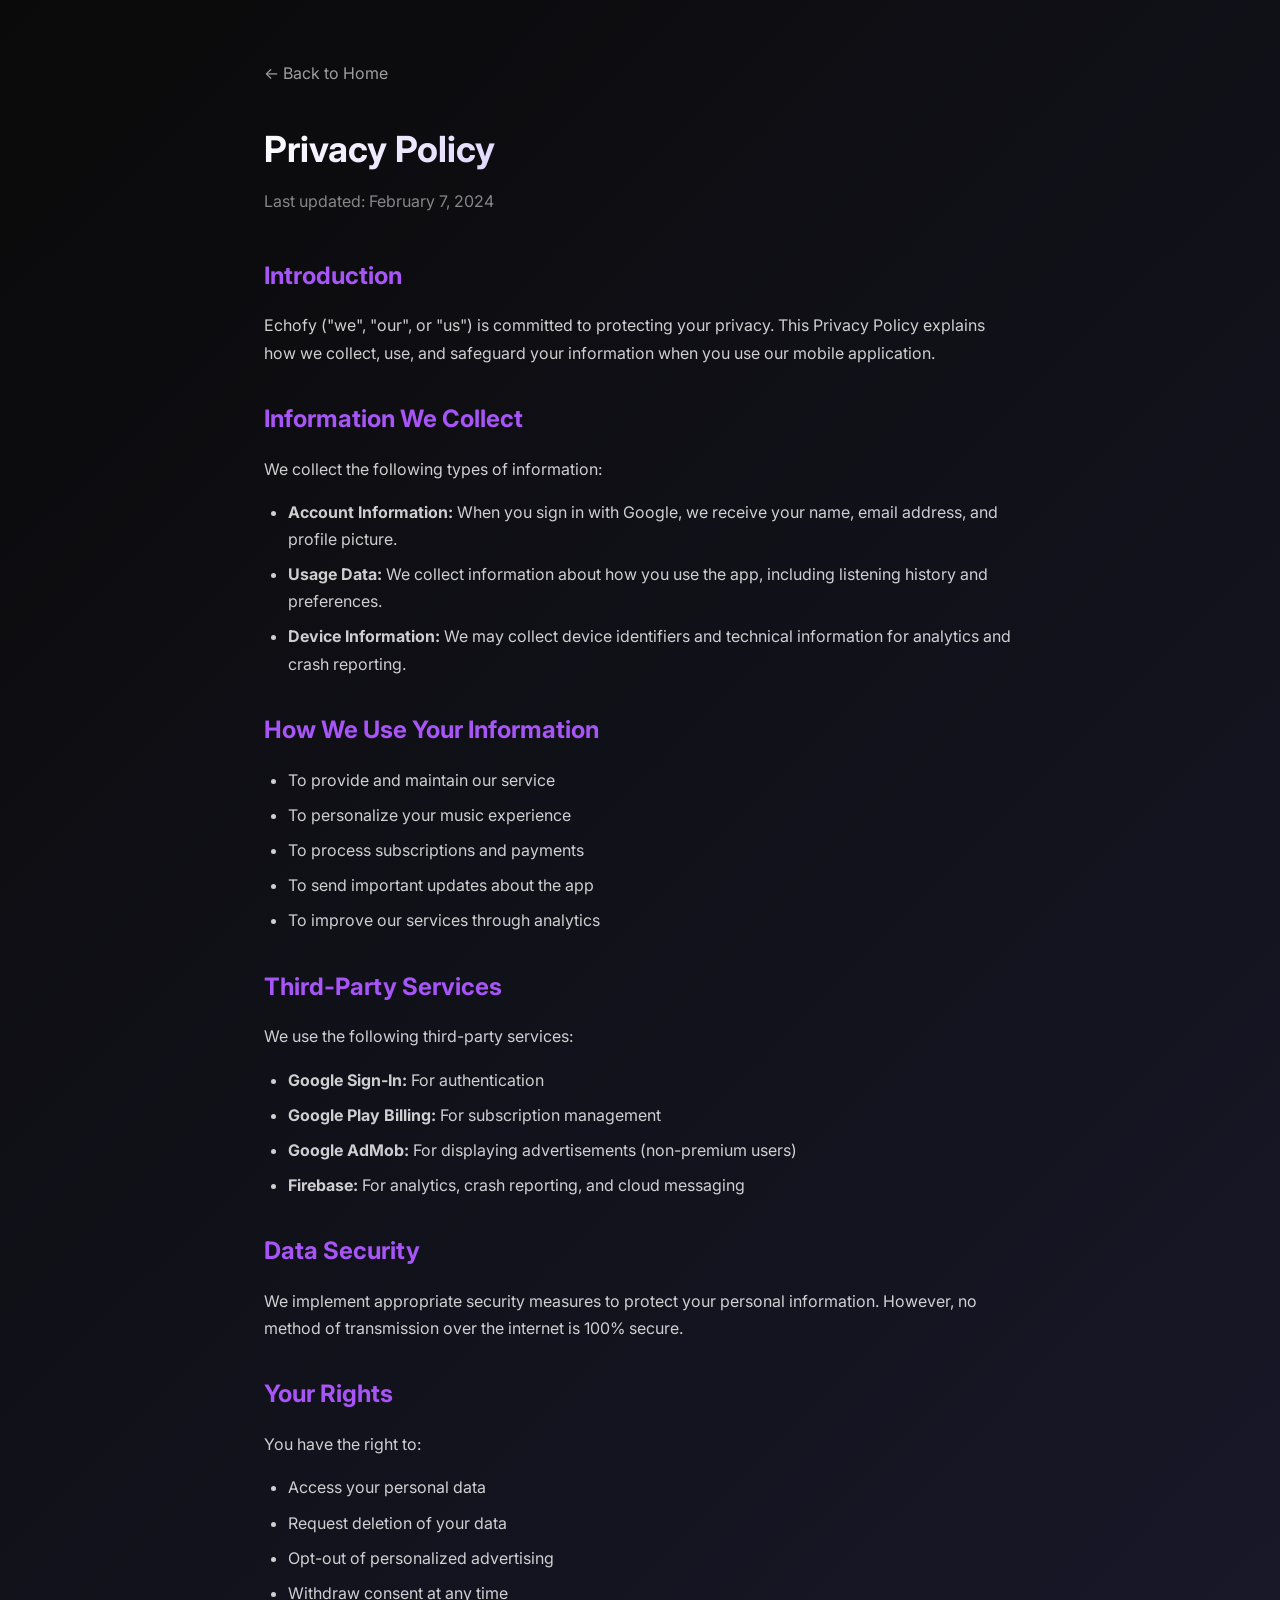
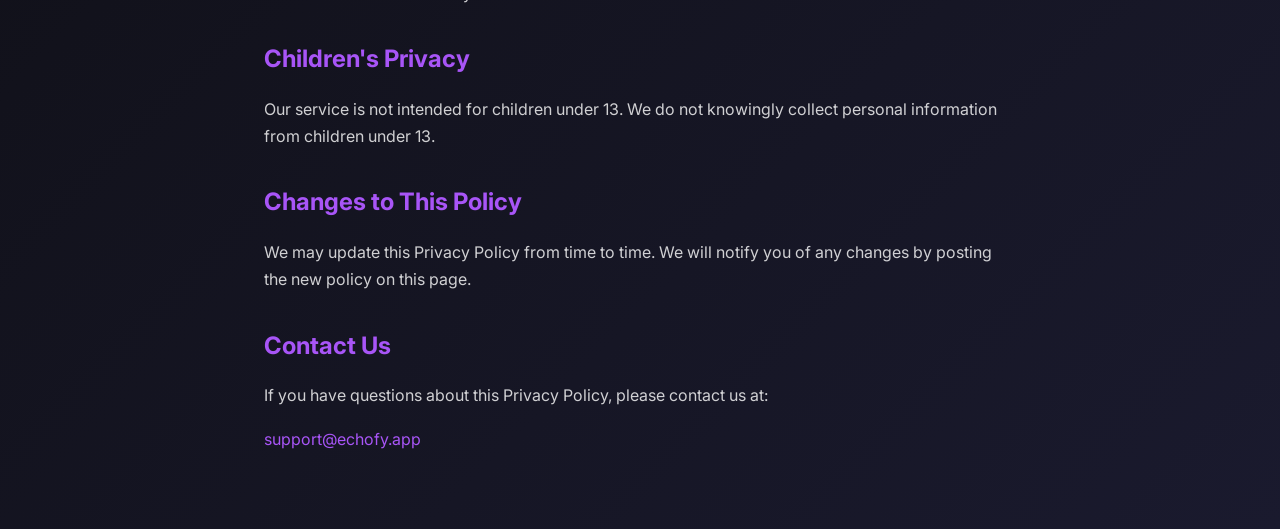
==== privacy-policy.html @ 70262115 "Initial commit - Echofy landing page with app-ads.txt" ====
<!DOCTYPE html>
<html lang="en">

<head>
    <meta charset="UTF-8">
    <meta name="viewport" content="width=device-width, initial-scale=1.0">
    <title>Privacy Policy - Echofy</title>
    <link rel="preconnect" href="https://fonts.googleapis.com">
    <link href="https://fonts.googleapis.com/css2?family=Inter:wght@400;500;600;700&display=swap" rel="stylesheet">
    <style>
        * {
            margin: 0;
            padding: 0;
            box-sizing: border-box;
        }

        body {
            font-family: 'Inter', sans-serif;
            background: linear-gradient(135deg, #0a0a0a 0%, #1a1a2e 100%);
            min-height: 100vh;
            color: #ffffff;
            line-height: 1.7;
        }

        .container {
            max-width: 800px;
            margin: 0 auto;
            padding: 60px 24px;
        }

        h1 {
            font-size: 36px;
            margin-bottom: 8px;
            background: linear-gradient(135deg, #ffffff 0%, #a78bfa 100%);
            -webkit-background-clip: text;
            -webkit-text-fill-color: transparent;
        }

        .updated {
            color: rgba(255, 255, 255, 0.5);
            margin-bottom: 40px;
        }

        h2 {
            font-size: 24px;
            margin: 32px 0 16px;
            color: #A855F7;
        }

        p,
        ul {
            color: rgba(255, 255, 255, 0.8);
            margin-bottom: 16px;
        }

        ul {
            padding-left: 24px;
        }

        li {
            margin-bottom: 8px;
        }

        a {
            color: #A855F7;
            text-decoration: none;
        }

        a:hover {
            text-decoration: underline;
        }

        .back {
            display: inline-block;
            margin-bottom: 32px;
            color: rgba(255, 255, 255, 0.6);
        }
    </style>
</head>

<body>
    <div class="container">
        <a href="index.html" class="back">← Back to Home</a>
        <h1>Privacy Policy</h1>
        <p class="updated">Last updated: February 7, 2024</p>

        <h2>Introduction</h2>
        <p>Echofy ("we", "our", or "us") is committed to protecting your privacy. This Privacy Policy explains how we
            collect, use, and safeguard your information when you use our mobile application.</p>

        <h2>Information We Collect</h2>
        <p>We collect the following types of information:</p>
        <ul>
            <li><strong>Account Information:</strong> When you sign in with Google, we receive your name, email address,
                and profile picture.</li>
            <li><strong>Usage Data:</strong> We collect information about how you use the app, including listening
                history and preferences.</li>
            <li><strong>Device Information:</strong> We may collect device identifiers and technical information for
                analytics and crash reporting.</li>
        </ul>

        <h2>How We Use Your Information</h2>
        <ul>
            <li>To provide and maintain our service</li>
            <li>To personalize your music experience</li>
            <li>To process subscriptions and payments</li>
            <li>To send important updates about the app</li>
            <li>To improve our services through analytics</li>
        </ul>

        <h2>Third-Party Services</h2>
        <p>We use the following third-party services:</p>
        <ul>
            <li><strong>Google Sign-In:</strong> For authentication</li>
            <li><strong>Google Play Billing:</strong> For subscription management</li>
            <li><strong>Google AdMob:</strong> For displaying advertisements (non-premium users)</li>
            <li><strong>Firebase:</strong> For analytics, crash reporting, and cloud messaging</li>
        </ul>

        <h2>Data Security</h2>
        <p>We implement appropriate security measures to protect your personal information. However, no method of
            transmission over the internet is 100% secure.</p>

        <h2>Your Rights</h2>
        <p>You have the right to:</p>
        <ul>
            <li>Access your personal data</li>
            <li>Request deletion of your data</li>
            <li>Opt-out of personalized advertising</li>
            <li>Withdraw consent at any time</li>
        </ul>

        <h2>Children's Privacy</h2>
        <p>Our service is not intended for children under 13. We do not knowingly collect personal information from
            children under 13.</p>

        <h2>Changes to This Policy</h2>
        <p>We may update this Privacy Policy from time to time. We will notify you of any changes by posting the new
            policy on this page.</p>

        <h2>Contact Us</h2>
        <p>If you have questions about this Privacy Policy, please contact us at:</p>
        <p><a href="mailto:support@echofy.app">support@echofy.app</a></p>
    </div>
</body>

</html>
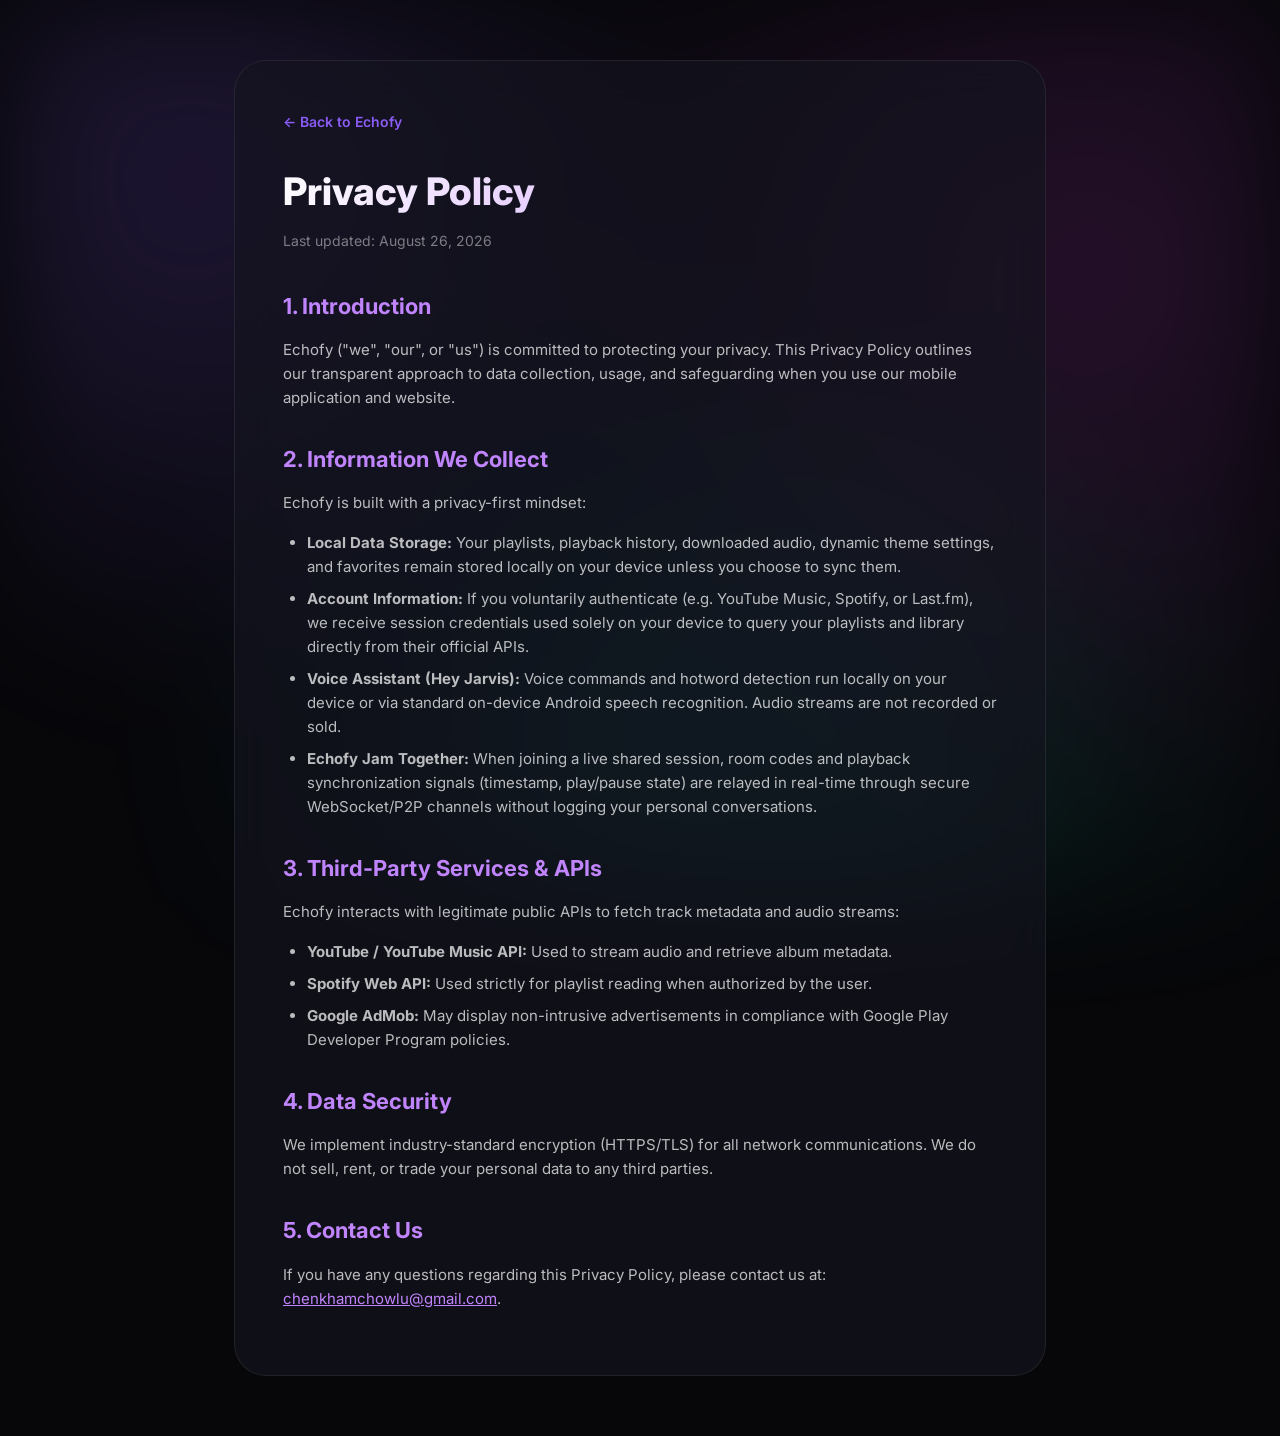
==== commit c9f842a1: "feat: Add dynamic deep-link router, modern OLED glass UI, downloads hub, and Jam Together support" ====
--- a/privacy-policy.html
+++ b/privacy-policy.html
@@ -1,147 +1,102 @@
 <!DOCTYPE html>
 <html lang="en">
+<head>
+  <meta charset="UTF-8">
+  <meta name="viewport" content="width=device-width, initial-scale=1.0">
+  <title>Privacy Policy - Echofy</title>
+  <link rel="preconnect" href="https://fonts.googleapis.com">
+  <link href="https://fonts.googleapis.com/css2?family=Inter:wght@400;500;600;700&display=swap" rel="stylesheet">
+  <link rel="stylesheet" href="style.css">
+  <style>
+    .legal-container {
+      max-width: 860px;
+      margin: 0 auto;
+      padding: 60px 24px;
+    }
+    .legal-card {
+      background: var(--bg-glass-card);
+      border: 1px solid var(--border-glass);
+      backdrop-filter: blur(20px);
+      border-radius: var(--radius-xl);
+      padding: 48px;
+    }
+    h1 {
+      font-size: 38px;
+      font-weight: 800;
+      margin-bottom: 8px;
+      background: linear-gradient(135deg, #ffffff 0%, #c084fc 100%);
+      -webkit-background-clip: text;
+      -webkit-text-fill-color: transparent;
+    }
+    .updated {
+      color: var(--text-muted);
+      margin-bottom: 36px;
+      font-size: 14px;
+    }
+    h2 {
+      font-size: 22px;
+      font-weight: 700;
+      margin: 32px 0 14px;
+      color: #c084fc;
+    }
+    p, ul {
+      color: var(--text-secondary);
+      margin-bottom: 16px;
+      font-size: 15px;
+    }
+    ul { padding-left: 24px; }
+    li { margin-bottom: 8px; }
+    .back-btn {
+      display: inline-flex;
+      align-items: center;
+      gap: 8px;
+      margin-bottom: 28px;
+      color: var(--accent-purple);
+      text-decoration: none;
+      font-weight: 600;
+      font-size: 14px;
+      transition: all 0.2s;
+    }
+    .back-btn:hover {
+      transform: translateX(-4px);
+    }
+  </style>
+</head>
+<body>
+  <div class="bg-mesh"></div>
 
-<head>
-    <meta charset="UTF-8">
-    <meta name="viewport" content="width=device-width, initial-scale=1.0">
-    <title>Privacy Policy - Echofy</title>
-    <link rel="preconnect" href="https://fonts.googleapis.com">
-    <link href="https://fonts.googleapis.com/css2?family=Inter:wght@400;500;600;700&display=swap" rel="stylesheet">
-    <style>
-        * {
-            margin: 0;
-            padding: 0;
-            box-sizing: border-box;
-        }
+  <div class="legal-container">
+    <div class="legal-card">
+      <a href="index.html" class="back-btn">&larr; Back to Echofy</a>
+      <h1>Privacy Policy</h1>
+      <p class="updated">Last updated: August 26, 2026</p>
 
-        body {
-            font-family: 'Inter', sans-serif;
-            background: linear-gradient(135deg, #0a0a0a 0%, #1a1a2e 100%);
-            min-height: 100vh;
-            color: #ffffff;
-            line-height: 1.7;
-        }
+      <h2>1. Introduction</h2>
+      <p>Echofy ("we", "our", or "us") is committed to protecting your privacy. This Privacy Policy outlines our transparent approach to data collection, usage, and safeguarding when you use our mobile application and website.</p>
 
-        .container {
-            max-width: 800px;
-            margin: 0 auto;
-            padding: 60px 24px;
-        }
+      <h2>2. Information We Collect</h2>
+      <p>Echofy is built with a privacy-first mindset:</p>
+      <ul>
+        <li><strong>Local Data Storage:</strong> Your playlists, playback history, downloaded audio, dynamic theme settings, and favorites remain stored locally on your device unless you choose to sync them.</li>
+        <li><strong>Account Information:</strong> If you voluntarily authenticate (e.g. YouTube Music, Spotify, or Last.fm), we receive session credentials used solely on your device to query your playlists and library directly from their official APIs.</li>
+        <li><strong>Voice Assistant (Hey Jarvis):</strong> Voice commands and hotword detection run locally on your device or via standard on-device Android speech recognition. Audio streams are not recorded or sold.</li>
+        <li><strong>Echofy Jam Together:</strong> When joining a live shared session, room codes and playback synchronization signals (timestamp, play/pause state) are relayed in real-time through secure WebSocket/P2P channels without logging your personal conversations.</li>
+      </ul>
 
-        h1 {
-            font-size: 36px;
-            margin-bottom: 8px;
-            background: linear-gradient(135deg, #ffffff 0%, #a78bfa 100%);
-            -webkit-background-clip: text;
-            -webkit-text-fill-color: transparent;
-        }
+      <h2>3. Third-Party Services & APIs</h2>
+      <p>Echofy interacts with legitimate public APIs to fetch track metadata and audio streams:</p>
+      <ul>
+        <li><strong>YouTube / YouTube Music API:</strong> Used to stream audio and retrieve album metadata.</li>
+        <li><strong>Spotify Web API:</strong> Used strictly for playlist reading when authorized by the user.</li>
+        <li><strong>Google AdMob:</strong> May display non-intrusive advertisements in compliance with Google Play Developer Program policies.</li>
+      </ul>
 
-        .updated {
-            color: rgba(255, 255, 255, 0.5);
-            margin-bottom: 40px;
-        }
+      <h2>4. Data Security</h2>
+      <p>We implement industry-standard encryption (HTTPS/TLS) for all network communications. We do not sell, rent, or trade your personal data to any third parties.</p>
 
-        h2 {
-            font-size: 24px;
-            margin: 32px 0 16px;
-            color: #A855F7;
-        }
-
-        p,
-        ul {
-            color: rgba(255, 255, 255, 0.8);
-            margin-bottom: 16px;
-        }
-
-        ul {
-            padding-left: 24px;
-        }
-
-        li {
-            margin-bottom: 8px;
-        }
-
-        a {
-            color: #A855F7;
-            text-decoration: none;
-        }
-
-        a:hover {
-            text-decoration: underline;
-        }
-
-        .back {
-            display: inline-block;
-            margin-bottom: 32px;
-            color: rgba(255, 255, 255, 0.6);
-        }
-    </style>
-</head>
-
-<body>
-    <div class="container">
-        <a href="index.html" class="back">← Back to Home</a>
-        <h1>Privacy Policy</h1>
-        <p class="updated">Last updated: February 7, 2024</p>
-
-        <h2>Introduction</h2>
-        <p>Echofy ("we", "our", or "us") is committed to protecting your privacy. This Privacy Policy explains how we
-            collect, use, and safeguard your information when you use our mobile application.</p>
-
-        <h2>Information We Collect</h2>
-        <p>We collect the following types of information:</p>
-        <ul>
-            <li><strong>Account Information:</strong> When you sign in with Google, we receive your name, email address,
-                and profile picture.</li>
-            <li><strong>Usage Data:</strong> We collect information about how you use the app, including listening
-                history and preferences.</li>
-            <li><strong>Device Information:</strong> We may collect device identifiers and technical information for
-                analytics and crash reporting.</li>
-        </ul>
-
-        <h2>How We Use Your Information</h2>
-        <ul>
-            <li>To provide and maintain our service</li>
-            <li>To personalize your music experience</li>
-            <li>To process subscriptions and payments</li>
-            <li>To send important updates about the app</li>
-            <li>To improve our services through analytics</li>
-        </ul>
-
-        <h2>Third-Party Services</h2>
-        <p>We use the following third-party services:</p>
-        <ul>
-            <li><strong>Google Sign-In:</strong> For authentication</li>
-            <li><strong>Google Play Billing:</strong> For subscription management</li>
-            <li><strong>Google AdMob:</strong> For displaying advertisements (non-premium users)</li>
-            <li><strong>Firebase:</strong> For analytics, crash reporting, and cloud messaging</li>
-        </ul>
-
-        <h2>Data Security</h2>
-        <p>We implement appropriate security measures to protect your personal information. However, no method of
-            transmission over the internet is 100% secure.</p>
-
-        <h2>Your Rights</h2>
-        <p>You have the right to:</p>
-        <ul>
-            <li>Access your personal data</li>
-            <li>Request deletion of your data</li>
-            <li>Opt-out of personalized advertising</li>
-            <li>Withdraw consent at any time</li>
-        </ul>
-
-        <h2>Children's Privacy</h2>
-        <p>Our service is not intended for children under 13. We do not knowingly collect personal information from
-            children under 13.</p>
-
-        <h2>Changes to This Policy</h2>
-        <p>We may update this Privacy Policy from time to time. We will notify you of any changes by posting the new
-            policy on this page.</p>
-
-        <h2>Contact Us</h2>
-        <p>If you have questions about this Privacy Policy, please contact us at:</p>
-        <p><a href="mailto:support@echofy.app">support@echofy.app</a></p>
+      <h2>5. Contact Us</h2>
+      <p>If you have any questions regarding this Privacy Policy, please contact us at: <a href="mailto:chenkhamchowlu@gmail.com" style="color: #c084fc;">chenkhamchowlu@gmail.com</a>.</p>
     </div>
+  </div>
 </body>
-
 </html>
--- a/style.css
+++ b/style.css
@@ -0,0 +1,755 @@
+/* 
+ * Echofy Modern OLED Glassmorphism Design System
+ * Pure CSS3 with variables, grid, flexbox, and backdrop filters
+ */
+
+:root {
+  --bg-primary: #07070a;
+  --bg-surface: rgba(18, 18, 28, 0.7);
+  --bg-surface-hover: rgba(28, 28, 44, 0.85);
+  --bg-glass: rgba(255, 255, 255, 0.04);
+  --bg-glass-card: rgba(20, 20, 32, 0.65);
+  --border-glass: rgba(255, 255, 255, 0.08);
+  --border-glow: rgba(168, 85, 247, 0.4);
+
+  --accent-purple: #8b5cf6;
+  --accent-fuchsia: #d946ef;
+  --accent-cyan: #06b6d4;
+  --accent-emerald: #10b981;
+  --accent-gradient: linear-gradient(135deg, #8b5cf6 0%, #a855f7 50%, #d946ef 100%);
+  --accent-emerald-gradient: linear-gradient(135deg, #10b981 0%, #06b6d4 100%);
+
+  --text-primary: #ffffff;
+  --text-secondary: rgba(255, 255, 255, 0.72);
+  --text-muted: rgba(255, 255, 255, 0.45);
+
+  --radius-sm: 8px;
+  --radius-md: 16px;
+  --radius-lg: 24px;
+  --radius-xl: 32px;
+  --radius-full: 9999px;
+
+  --shadow-glow: 0 12px 40px rgba(139, 92, 246, 0.25);
+  --shadow-card: 0 20px 50px rgba(0, 0, 0, 0.6);
+}
+
+* {
+  margin: 0;
+  padding: 0;
+  box-sizing: border-box;
+}
+
+html {
+  scroll-behavior: smooth;
+}
+
+body {
+  font-family: 'Inter', system-ui, -apple-system, BlinkMacSystemFont, 'Segoe UI', Roboto, sans-serif;
+  background-color: var(--bg-primary);
+  color: var(--text-primary);
+  min-height: 100vh;
+  line-height: 1.6;
+  overflow-x: hidden;
+  position: relative;
+}
+
+/* Background Animated Gradient Mesh */
+.bg-mesh {
+  position: fixed;
+  top: 0;
+  left: 0;
+  right: 0;
+  bottom: 0;
+  z-index: -1;
+  pointer-events: none;
+  background: 
+    radial-gradient(circle at 15% 20%, rgba(139, 92, 246, 0.18) 0%, transparent 40%),
+    radial-gradient(circle at 85% 30%, rgba(217, 70, 239, 0.15) 0%, transparent 45%),
+    radial-gradient(circle at 50% 80%, rgba(6, 182, 212, 0.12) 0%, transparent 50%),
+    radial-gradient(circle at 70% 90%, rgba(16, 185, 129, 0.1) 0%, transparent 40%);
+  filter: blur(60px);
+}
+
+.container {
+  max-width: 1200px;
+  margin: 0 auto;
+  padding: 0 24px;
+}
+
+/* Navigation */
+.navbar {
+  position: sticky;
+  top: 0;
+  z-index: 100;
+  background: rgba(7, 7, 10, 0.8);
+  backdrop-filter: blur(20px);
+  -webkit-backdrop-filter: blur(20px);
+  border-bottom: 1px solid var(--border-glass);
+}
+
+.nav-container {
+  display: flex;
+  justify-content: space-between;
+  align-items: center;
+  height: 72px;
+}
+
+.nav-brand {
+  display: flex;
+  align-items: center;
+  gap: 12px;
+  text-decoration: none;
+  color: var(--text-primary);
+  font-weight: 700;
+  font-size: 22px;
+  letter-spacing: -0.5px;
+}
+
+.brand-icon {
+  width: 40px;
+  height: 40px;
+  background: var(--accent-gradient);
+  border-radius: 12px;
+  display: flex;
+  align-items: center;
+  justify-content: center;
+  box-shadow: 0 4px 16px rgba(139, 92, 246, 0.4);
+}
+
+.brand-icon svg {
+  width: 22px;
+  height: 22px;
+  fill: white;
+}
+
+.nav-links {
+  display: flex;
+  align-items: center;
+  gap: 28px;
+}
+
+.nav-link {
+  color: var(--text-secondary);
+  text-decoration: none;
+  font-size: 15px;
+  font-weight: 500;
+  transition: color 0.2s ease;
+}
+
+.nav-link:hover {
+  color: var(--accent-purple);
+}
+
+.nav-btn {
+  padding: 10px 20px;
+  background: var(--accent-gradient);
+  color: white;
+  text-decoration: none;
+  font-size: 14px;
+  font-weight: 600;
+  border-radius: var(--radius-full);
+  transition: all 0.3s ease;
+  box-shadow: 0 4px 20px rgba(139, 92, 246, 0.35);
+}
+
+.nav-btn:hover {
+  transform: translateY(-2px);
+  box-shadow: 0 6px 24px rgba(139, 92, 246, 0.5);
+}
+
+/* Dynamic Shared Item Banner (When link contains track / jam / playlist) */
+#shared-item-section {
+  display: none;
+  padding: 48px 0 24px;
+}
+
+.shared-card {
+  background: var(--bg-glass-card);
+  border: 1px solid var(--border-glow);
+  backdrop-filter: blur(24px);
+  -webkit-backdrop-filter: blur(24px);
+  border-radius: var(--radius-xl);
+  padding: 36px;
+  box-shadow: var(--shadow-glow), var(--shadow-card);
+  display: grid;
+  grid-template-columns: 1fr 1.2fr;
+  gap: 36px;
+  align-items: center;
+  position: relative;
+  overflow: hidden;
+}
+
+.shared-card::before {
+  content: '';
+  position: absolute;
+  top: 0;
+  left: 0;
+  right: 0;
+  height: 3px;
+  background: var(--accent-gradient);
+}
+
+.shared-media-preview {
+  position: relative;
+  display: flex;
+  flex-direction: column;
+  align-items: center;
+  text-align: center;
+}
+
+.shared-art {
+  width: 220px;
+  height: 220px;
+  border-radius: 20px;
+  object-fit: cover;
+  box-shadow: 0 16px 40px rgba(0, 0, 0, 0.7);
+  border: 1px solid var(--border-glass);
+}
+
+.shared-badge {
+  display: inline-flex;
+  align-items: center;
+  gap: 8px;
+  background: rgba(139, 92, 246, 0.15);
+  border: 1px solid rgba(139, 92, 246, 0.3);
+  color: #c084fc;
+  font-size: 12px;
+  font-weight: 600;
+  padding: 6px 14px;
+  border-radius: var(--radius-full);
+  margin-bottom: 12px;
+  text-transform: uppercase;
+  letter-spacing: 0.5px;
+}
+
+.shared-badge.jam {
+  background: rgba(16, 185, 129, 0.15);
+  border-color: rgba(16, 185, 129, 0.3);
+  color: #34d399;
+}
+
+.shared-title {
+  font-size: 26px;
+  font-weight: 700;
+  margin-bottom: 8px;
+  line-height: 1.3;
+}
+
+.shared-subtitle {
+  font-size: 16px;
+  color: var(--text-secondary);
+  margin-bottom: 24px;
+}
+
+.shared-actions {
+  display: flex;
+  flex-wrap: wrap;
+  gap: 14px;
+  margin-top: 20px;
+}
+
+.btn-open-app {
+  flex: 1;
+  min-width: 200px;
+  display: inline-flex;
+  align-items: center;
+  justify-content: center;
+  gap: 10px;
+  padding: 16px 28px;
+  background: var(--accent-gradient);
+  color: white;
+  font-size: 16px;
+  font-weight: 600;
+  border-radius: var(--radius-lg);
+  text-decoration: none;
+  box-shadow: 0 10px 30px rgba(139, 92, 246, 0.4);
+  transition: all 0.3s ease;
+  border: none;
+  cursor: pointer;
+}
+
+.btn-open-app:hover {
+  transform: translateY(-2px);
+  box-shadow: 0 14px 40px rgba(139, 92, 246, 0.55);
+}
+
+.btn-secondary {
+  display: inline-flex;
+  align-items: center;
+  justify-content: center;
+  gap: 8px;
+  padding: 14px 22px;
+  background: rgba(255, 255, 255, 0.06);
+  border: 1px solid var(--border-glass);
+  color: var(--text-primary);
+  font-size: 14px;
+  font-weight: 500;
+  border-radius: var(--radius-lg);
+  text-decoration: none;
+  transition: all 0.2s ease;
+  cursor: pointer;
+}
+
+.btn-secondary:hover {
+  background: rgba(255, 255, 255, 0.12);
+  border-color: rgba(255, 255, 255, 0.2);
+}
+
+/* Jam Room Display */
+.jam-code-box {
+  background: rgba(0, 0, 0, 0.4);
+  border: 1px dashed rgba(16, 185, 129, 0.4);
+  border-radius: var(--radius-md);
+  padding: 18px 24px;
+  display: flex;
+  align-items: center;
+  justify-content: space-between;
+  margin-bottom: 20px;
+}
+
+.jam-code-text {
+  font-size: 28px;
+  font-weight: 800;
+  letter-spacing: 3px;
+  color: #34d399;
+  font-family: monospace;
+}
+
+.btn-copy {
+  background: rgba(16, 185, 129, 0.2);
+  border: 1px solid rgba(16, 185, 129, 0.3);
+  color: #34d399;
+  padding: 8px 16px;
+  border-radius: var(--radius-sm);
+  cursor: pointer;
+  font-weight: 600;
+  font-size: 13px;
+  transition: all 0.2s;
+}
+
+.btn-copy:hover {
+  background: rgba(16, 185, 129, 0.35);
+}
+
+/* Hero Section */
+.hero {
+  padding: 80px 0 60px;
+  text-align: center;
+  position: relative;
+}
+
+.release-pill {
+  display: inline-flex;
+  align-items: center;
+  gap: 8px;
+  padding: 8px 18px;
+  background: rgba(139, 92, 246, 0.12);
+  border: 1px solid rgba(139, 92, 246, 0.25);
+  border-radius: var(--radius-full);
+  color: #d8b4fe;
+  font-size: 13px;
+  font-weight: 600;
+  margin-bottom: 28px;
+  backdrop-filter: blur(10px);
+}
+
+.pill-dot {
+  width: 8px;
+  height: 8px;
+  background: #a855f7;
+  border-radius: 50%;
+  box-shadow: 0 0 10px #a855f7;
+  animation: pulse 2s infinite;
+}
+
+@keyframes pulse {
+  0%, 100% { opacity: 1; transform: scale(1); }
+  50% { opacity: 0.5; transform: scale(1.2); }
+}
+
+.hero-title {
+  font-size: clamp(40px, 6.5vw, 68px);
+  font-weight: 800;
+  line-height: 1.1;
+  letter-spacing: -2px;
+  margin-bottom: 24px;
+}
+
+.gradient-text {
+  background: linear-gradient(135deg, #ffffff 20%, #c084fc 60%, #e879f9 100%);
+  -webkit-background-clip: text;
+  -webkit-text-fill-color: transparent;
+  background-clip: text;
+}
+
+.hero-subhead {
+  font-size: clamp(17px, 2.5vw, 21px);
+  color: var(--text-secondary);
+  max-width: 680px;
+  margin: 0 auto 40px;
+  font-weight: 400;
+}
+
+/* Hero CTA Buttons */
+.hero-cta-group {
+  display: flex;
+  justify-content: center;
+  align-items: center;
+  gap: 16px;
+  flex-wrap: wrap;
+  margin-bottom: 48px;
+}
+
+.btn-primary {
+  display: inline-flex;
+  align-items: center;
+  gap: 12px;
+  padding: 16px 32px;
+  background: var(--accent-gradient);
+  color: white;
+  font-size: 17px;
+  font-weight: 600;
+  border-radius: var(--radius-lg);
+  text-decoration: none;
+  box-shadow: 0 10px 35px rgba(139, 92, 246, 0.45);
+  transition: all 0.3s ease;
+}
+
+.btn-primary:hover {
+  transform: translateY(-3px);
+  box-shadow: 0 16px 45px rgba(139, 92, 246, 0.6);
+}
+
+.btn-playstore {
+  display: inline-flex;
+  align-items: center;
+  gap: 12px;
+  padding: 16px 30px;
+  background: rgba(255, 255, 255, 0.07);
+  border: 1px solid var(--border-glass);
+  color: white;
+  font-size: 16px;
+  font-weight: 600;
+  border-radius: var(--radius-lg);
+  text-decoration: none;
+  backdrop-filter: blur(12px);
+  transition: all 0.3s ease;
+}
+
+.btn-playstore:hover {
+  background: rgba(255, 255, 255, 0.12);
+  border-color: rgba(255, 255, 255, 0.25);
+  transform: translateY(-3px);
+}
+
+.btn-drive {
+  display: inline-flex;
+  align-items: center;
+  gap: 10px;
+  padding: 16px 28px;
+  background: rgba(16, 185, 129, 0.12);
+  border: 1px solid rgba(16, 185, 129, 0.3);
+  color: #6ee7b7;
+  font-size: 16px;
+  font-weight: 600;
+  border-radius: var(--radius-lg);
+  text-decoration: none;
+  transition: all 0.3s ease;
+}
+
+.btn-drive:hover {
+  background: rgba(16, 185, 129, 0.22);
+  border-color: rgba(16, 185, 129, 0.5);
+  transform: translateY(-3px);
+}
+
+/* Sound Wave Animation */
+.wave-visualizer {
+  display: flex;
+  align-items: center;
+  justify-content: center;
+  gap: 6px;
+  height: 36px;
+  margin: 16px 0 32px;
+}
+
+.wave-bar {
+  width: 4px;
+  background: var(--accent-gradient);
+  border-radius: 2px;
+  animation: waveMotion 1.2s ease-in-out infinite alternate;
+}
+
+.wave-bar:nth-child(1) { height: 12px; animation-delay: 0.1s; }
+.wave-bar:nth-child(2) { height: 24px; animation-delay: 0.3s; }
+.wave-bar:nth-child(3) { height: 36px; animation-delay: 0.5s; }
+.wave-bar:nth-child(4) { height: 18px; animation-delay: 0.2s; }
+.wave-bar:nth-child(5) { height: 30px; animation-delay: 0.4s; }
+.wave-bar:nth-child(6) { height: 14px; animation-delay: 0.6s; }
+
+@keyframes waveMotion {
+  0% { transform: scaleY(0.4); }
+  100% { transform: scaleY(1); }
+}
+
+/* Features Grid */
+.section {
+  padding: 80px 0;
+}
+
+.section-header {
+  text-align: center;
+  margin-bottom: 56px;
+}
+
+.section-title {
+  font-size: clamp(30px, 4.5vw, 44px);
+  font-weight: 700;
+  letter-spacing: -1px;
+  margin-bottom: 14px;
+}
+
+.section-desc {
+  font-size: 17px;
+  color: var(--text-secondary);
+  max-width: 600px;
+  margin: 0 auto;
+}
+
+.features-grid {
+  display: grid;
+  grid-template-columns: repeat(auto-fit, minmax(320px, 1fr));
+  gap: 24px;
+}
+
+.feature-card {
+  background: var(--bg-glass-card);
+  border: 1px solid var(--border-glass);
+  backdrop-filter: blur(16px);
+  -webkit-backdrop-filter: blur(16px);
+  border-radius: var(--radius-xl);
+  padding: 36px 28px;
+  transition: all 0.3s ease;
+  position: relative;
+  overflow: hidden;
+}
+
+.feature-card:hover {
+  transform: translateY(-6px);
+  border-color: var(--border-glow);
+  box-shadow: 0 16px 40px rgba(0, 0, 0, 0.5), 0 0 30px rgba(139, 92, 246, 0.15);
+}
+
+.feature-icon-box {
+  width: 56px;
+  height: 56px;
+  background: rgba(139, 92, 246, 0.12);
+  border: 1px solid rgba(139, 92, 246, 0.25);
+  border-radius: 16px;
+  display: flex;
+  align-items: center;
+  justify-content: center;
+  margin-bottom: 24px;
+}
+
+.feature-icon-box svg {
+  width: 28px;
+  height: 28px;
+  fill: #c084fc;
+}
+
+.feature-card h3 {
+  font-size: 21px;
+  font-weight: 600;
+  margin-bottom: 12px;
+}
+
+.feature-card p {
+  color: var(--text-secondary);
+  font-size: 15px;
+  line-height: 1.65;
+}
+
+/* Download Center */
+.download-section {
+  background: linear-gradient(180deg, transparent 0%, rgba(18, 18, 30, 0.4) 100%);
+  border-top: 1px solid var(--border-glass);
+  border-bottom: 1px solid var(--border-glass);
+}
+
+.downloads-wrapper {
+  background: var(--bg-glass-card);
+  border: 1px solid var(--border-glass);
+  border-radius: var(--radius-xl);
+  padding: 48px;
+  backdrop-filter: blur(20px);
+}
+
+.download-cards-grid {
+  display: grid;
+  grid-template-columns: repeat(auto-fit, minmax(260px, 1fr));
+  gap: 20px;
+  margin-top: 36px;
+}
+
+.download-tile {
+  background: rgba(255, 255, 255, 0.03);
+  border: 1px solid var(--border-glass);
+  border-radius: var(--radius-lg);
+  padding: 24px;
+  text-decoration: none;
+  color: white;
+  transition: all 0.25s ease;
+  display: flex;
+  flex-direction: column;
+  justify-content: space-between;
+}
+
+.download-tile:hover {
+  background: rgba(255, 255, 255, 0.07);
+  border-color: var(--accent-purple);
+  transform: translateY(-4px);
+}
+
+.tile-header {
+  display: flex;
+  align-items: center;
+  gap: 14px;
+  margin-bottom: 12px;
+}
+
+.tile-icon {
+  width: 44px;
+  height: 44px;
+  background: rgba(139, 92, 246, 0.15);
+  border-radius: 12px;
+  display: flex;
+  align-items: center;
+  justify-content: center;
+}
+
+.tile-icon svg {
+  width: 22px;
+  height: 22px;
+  fill: #c084fc;
+}
+
+.tile-title {
+  font-size: 17px;
+  font-weight: 600;
+}
+
+.tile-desc {
+  font-size: 13px;
+  color: var(--text-muted);
+  margin-bottom: 16px;
+}
+
+.tile-action {
+  font-size: 14px;
+  font-weight: 600;
+  color: var(--accent-purple);
+  display: flex;
+  align-items: center;
+  gap: 6px;
+}
+
+/* Footer */
+footer {
+  background: #050508;
+  border-top: 1px solid var(--border-glass);
+  padding: 56px 0 36px;
+}
+
+.footer-top {
+  display: flex;
+  justify-content: space-between;
+  align-items: center;
+  flex-wrap: wrap;
+  gap: 24px;
+  margin-bottom: 36px;
+}
+
+.footer-links {
+  display: flex;
+  gap: 28px;
+  flex-wrap: wrap;
+}
+
+.footer-link {
+  color: var(--text-secondary);
+  text-decoration: none;
+  font-size: 14px;
+  transition: color 0.2s;
+}
+
+.footer-link:hover {
+  color: var(--accent-purple);
+}
+
+.footer-bottom {
+  border-top: 1px solid rgba(255, 255, 255, 0.05);
+  padding-top: 24px;
+  display: flex;
+  justify-content: space-between;
+  align-items: center;
+  flex-wrap: wrap;
+  gap: 16px;
+  font-size: 13px;
+  color: var(--text-muted);
+}
+
+/* Toast Notification */
+#toast {
+  position: fixed;
+  bottom: 24px;
+  right: 24px;
+  background: rgba(18, 18, 28, 0.95);
+  border: 1px solid var(--accent-purple);
+  color: white;
+  padding: 12px 24px;
+  border-radius: var(--radius-full);
+  font-size: 14px;
+  font-weight: 500;
+  box-shadow: 0 10px 30px rgba(0, 0, 0, 0.8);
+  opacity: 0;
+  transform: translateY(20px);
+  transition: all 0.3s ease;
+  z-index: 1000;
+  pointer-events: none;
+}
+
+#toast.show {
+  opacity: 1;
+  transform: translateY(0);
+}
+
+/* Responsive */
+@media (max-width: 768px) {
+  .shared-card {
+    grid-template-columns: 1fr;
+    padding: 24px;
+    gap: 24px;
+  }
+  .shared-art {
+    width: 160px;
+    height: 160px;
+  }
+  .hero {
+    padding: 48px 0 36px;
+  }
+  .hero-cta-group {
+    flex-direction: column;
+    width: 100%;
+  }
+  .btn-primary, .btn-playstore, .btn-drive {
+    width: 100%;
+    justify-content: center;
+  }
+  .downloads-wrapper {
+    padding: 24px;
+  }
+  .nav-links {
+    display: none;
+  }
+}
